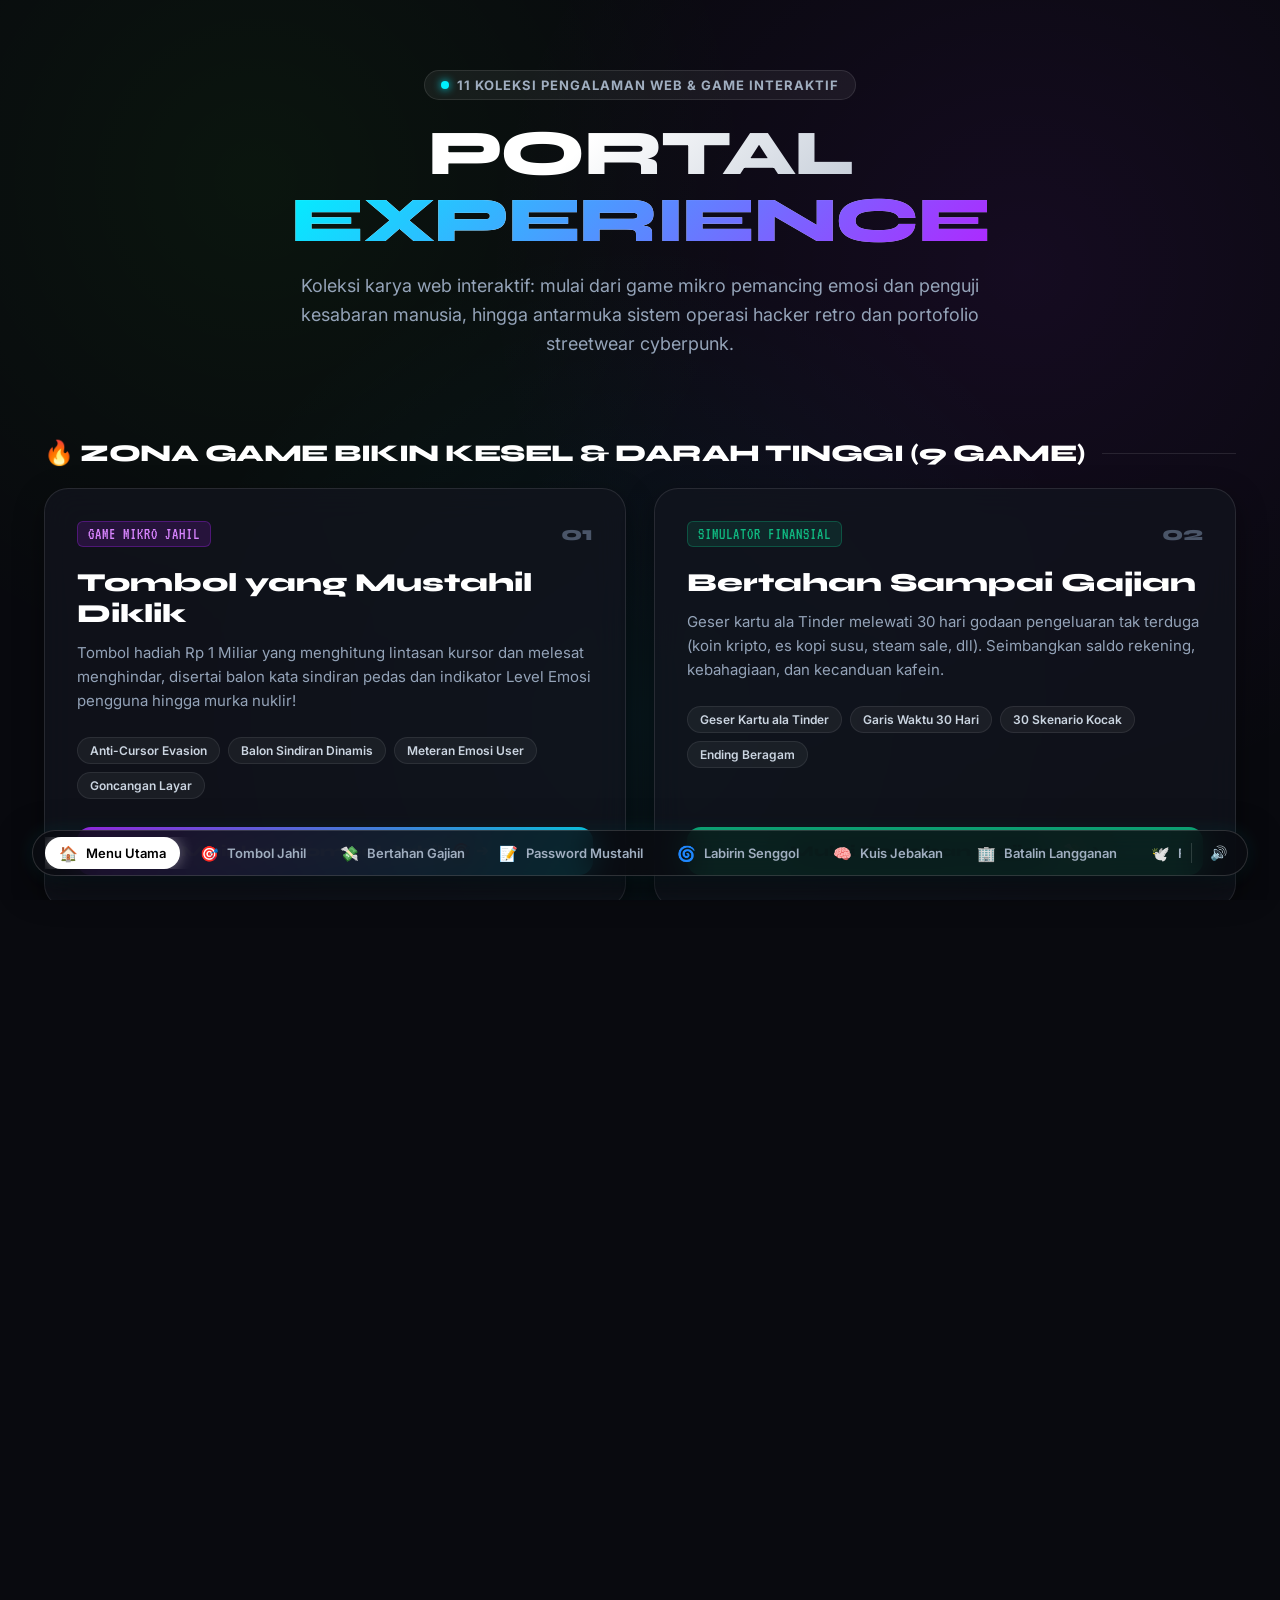
==== index.html @ 99724227 "feat: 11 interactive web experiences and games" ====
<!DOCTYPE html>
<html lang="id">
<head>
  <meta charset="UTF-8">
  <meta name="viewport" content="width=device-width, initial-scale=1.0">
  <title>Showcase Web Interaktif // 11 Konsep & Game Seru</title>
  <link rel="stylesheet" href="css/common.css">
  <link rel="stylesheet" href="css/hub.css">
</head>
<body class="hub-page">

  <!-- Header -->
  <header class="hub-header">
    <div class="hub-badge">
      <span class="hub-badge-dot"></span>
      <span>11 Koleksi Pengalaman Web &amp; Game Interaktif</span>
    </div>
    <h1 class="hub-title">
      PORTAL <span class="glow">EXPERIENCE</span>
    </h1>
    <p class="hub-desc">
      Koleksi karya web interaktif: mulai dari game mikro pemancing emosi dan penguji kesabaran manusia, hingga antarmuka sistem operasi hacker retro dan portofolio streetwear cyberpunk.
    </p>
  </header>

  <!-- Main Grid Section -->
  <main class="showcase-grid-section">

    <!-- KATEGORI 1: GAME PEMANCING EMOSI -->
    <div class="hub-category-header">
      <h2>🔥 ZONA GAME BIKIN KESEL &amp; DARAH TINGGI (9 GAME)</h2>
    </div>

    <div class="hub-grid">

      <!-- Game 1: The Unclickable Button -->
      <article class="showcase-card card-button">
        <div>
          <div class="card-top-meta">
            <span class="card-tag">GAME MIKRO JAHIL</span>
            <span class="card-num">01</span>
          </div>
          <h2 class="card-heading">Tombol yang Mustahil Diklik</h2>
          <p class="card-paragraph">
            Tombol hadiah Rp 1 Miliar yang menghitung lintasan kursor dan melesat menghindar, disertai balon kata sindiran pedas dan indikator Level Emosi pengguna hingga murka nuklir!
          </p>
          <div class="card-feature-pills">
            <span class="feature-pill">Anti-Cursor Evasion</span>
            <span class="feature-pill">Balon Sindiran Dinamis</span>
            <span class="feature-pill">Meteran Emosi User</span>
            <span class="feature-pill">Goncangan Layar</span>
          </div>
        </div>
        <a href="button-game.html" class="card-cta-btn">
          <span>Mainkan Tombol Jahil</span>
          <span>🎯 ➔</span>
        </a>
      </article>

      <!-- Game 2: Survive Your Paycheck -->
      <article class="showcase-card card-payday">
        <div>
          <div class="card-top-meta">
            <span class="card-tag">SIMULATOR FINANSIAL</span>
            <span class="card-num">02</span>
          </div>
          <h2 class="card-heading">Bertahan Sampai Gajian</h2>
          <p class="card-paragraph">
            Geser kartu ala Tinder melewati 30 hari godaan pengeluaran tak terduga (koin kripto, es kopi susu, steam sale, dll). Seimbangkan saldo rekening, kebahagiaan, dan kecanduan kafein.
          </p>
          <div class="card-feature-pills">
            <span class="feature-pill">Geser Kartu ala Tinder</span>
            <span class="feature-pill">Garis Waktu 30 Hari</span>
            <span class="feature-pill">30 Skenario Kocak</span>
            <span class="feature-pill">Ending Beragam</span>
          </div>
        </div>
        <a href="payday-survival.html" class="card-cta-btn">
          <span>Mulai Bertahan Gajian</span>
          <span>💸 ➔</span>
        </a>
      </article>

      <!-- Game 3: The Impossible Password -->
      <article class="showcase-card card-button">
        <div>
          <div class="card-top-meta">
            <span class="card-tag">FORMULIR NYEBELIN</span>
            <span class="card-num">03</span>
          </div>
          <h2 class="card-heading">The Impossible Password</h2>
          <p class="card-paragraph">
            Buat kata sandi sederhana, tapi setiap aturan terpenuhi, muncul aturan baru yang absurd: penjumlahan angka harus 25, nama hari bahasa Latin, angka Romawi, fase bulan, hingga larangan huruf vokal 'A'!
          </p>
          <div class="card-feature-pills">
            <span class="feature-pill">9 Aturan Bertingkat</span>
            <span class="feature-pill">Validasi Real-Time</span>
            <span class="feature-pill">Countdown Kadaluarsa</span>
            <span class="feature-pill">Jebakan Huruf Vokal</span>
          </div>
        </div>
        <a href="password-game.html" class="card-cta-btn">
          <span>Bikin Kata Sandi</span>
          <span>📝 ➔</span>
        </a>
      </article>

      <!-- Game 4: Labirin Senggol Bacok -->
      <article class="showcase-card card-terminal">
        <div>
          <div class="card-top-meta">
            <span class="card-tag">UJI KESABARAN TANGAN</span>
            <span class="card-num">04</span>
          </div>
          <h2 class="card-heading">Labirin Senggol Bacok</h2>
          <p class="card-paragraph">
            Gerakkan kursor melewati labirin kawat sempit tanpa menyentuh dinding. Senggol 1 pixel langsung kena sengatan listrik dan mental ke START. Lengkap dengan laser bergerak dan tombol Finish yang kabur!
          </p>
          <div class="card-feature-pills">
            <span class="feature-pill">Deteksi Presisi 1-Pixel</span>
            <span class="feature-pill">Sensor Laser Bergerak</span>
            <span class="feature-pill">Finish Kabur Mundur</span>
            <span class="feature-pill">Kursor Bayangan Decoy</span>
          </div>
        </div>
        <a href="maze-game.html" class="card-cta-btn">
          <span>Masuk Labirin Kawat</span>
          <span>🌀 ➔</span>
        </a>
      </article>

      <!-- Game 5: Kuis Jebakan Batman -->
      <article class="showcase-card card-button">
        <div>
          <div class="card-top-meta">
            <span class="card-tag">KUIS LOGIKA SESAT</span>
            <span class="card-num">05</span>
          </div>
          <h2 class="card-heading">Kuis Jebakan Batman</h2>
          <p class="card-paragraph">
            The Impossible Quiz versi Indonesia! Pertanyaan receh dengan jawaban di luar nalar, 3 nyawa, bom waktu 10 detik, tombol warna menjebak, dan perintah rahasia "Jangan sentuh apa-apa".
          </p>
          <div class="card-feature-pills">
            <span class="feature-pill">8 Soal Menjebak</span>
            <span class="feature-pill">Sistem 3 Nyawa</span>
            <span class="feature-pill">Bom Waktu 10 Detik</span>
            <span class="feature-pill">Tombol Rahasia Mini</span>
          </div>
        </div>
        <a href="quiz-game.html" class="card-cta-btn">
          <span>Mulai Kuis Jebakan</span>
          <span>🧠 ➔</span>
        </a>
      </article>

      <!-- Game 6: Simulator Batalin Langganan -->
      <article class="showcase-card card-cyberpunk">
        <div>
          <div class="card-top-meta">
            <span class="card-tag">PARODI BIROKRASI</span>
            <span class="card-num">06</span>
          </div>
          <h2 class="card-heading">Simulator Batalin Langganan</h2>
          <p class="card-paragraph">
            Parodi mimpi buruk unsubscribe layanan digital. Tombol batal transparan, checkbox jebakan negasi ganda, guilt-tripping kucing menangis, hingga chatbot CS dengan nomor antrean ke-1.428!
          </p>
          <div class="card-feature-pills">
            <span class="feature-pill">Tombol Kamuflase</span>
            <span class="feature-pill">Checkbox Negasi Ganda</span>
            <span class="feature-pill">Meme Kucing Sedih</span>
            <span class="feature-pill">CS Bot Ping-Pong</span>
          </div>
        </div>
        <a href="unsubscribe-game.html" class="card-cta-btn">
          <span>Batalin Langganan</span>
          <span>🏢 ➔</span>
        </a>
      </article>

      <!-- Game 7: Flappy Kursor: Fisika Terbalik -->
      <article class="showcase-card card-button">
        <div>
          <div class="card-top-meta">
            <span class="card-tag">FISIKA TERBALIK</span>
            <span class="card-num">07</span>
          </div>
          <h2 class="card-heading">Flappy Kursor: Fisika Terbalik</h2>
          <p class="card-paragraph">
            Lawan kodrat motorik otak Anda! Karakter melayang ke ATAS secara alami, dan klik mouse / spasi menukik tajam ke BAWAH. Ditambah pop-up notifikasi palsu di tengah celah sempit!
          </p>
          <div class="card-feature-pills">
            <span class="feature-pill">Gravitasi Melayang ke Atas</span>
            <span class="feature-pill">Klik Menukik ke Bawah</span>
            <span class="feature-pill">Notif Palsu Distraksi</span>
            <span class="feature-pill">Celah Pipa Neon Sempit</span>
          </div>
        </div>
        <a href="flappy-game.html" class="card-cta-btn">
          <span>Mainkan Flappy Terbalik</span>
          <span>🕊️ ➔</span>
        </a>
      </article>

      <!-- Game 8: Uji Refleks Koboi Cabut Pistol -->
      <article class="showcase-card card-payday">
        <div>
          <div class="card-top-meta">
            <span class="card-tag">REFLEKS 0.1 DETIK</span>
            <span class="card-num">08</span>
          </div>
          <h2 class="card-heading">Uji Refleks Koboi Cabut Pistol</h2>
          <p class="card-paragraph">
            Duel koboi satu lawan satu di tengah padang pasir! Waspada jebakan aba-aba palsu (*"KUNING!"*, *"DOR... eh belum!"*). Tembak lebih cepat dari aba-aba = tembak kaki sendiri!
          </p>
          <div class="card-feature-pills">
            <span class="feature-pill">Jebakan False Alarm</span>
            <span class="feature-pill">Waktu Reaksi 180ms</span>
            <span class="feature-pill">3 Ronde Duel Meningkat</span>
            <span class="feature-pill">Tembakan Kaki Sendiri</span>
          </div>
        </div>
        <a href="cowboy-game.html" class="card-cta-btn">
          <span>Masuk Duel Koboi</span>
          <span>🤠 ➔</span>
        </a>
      </article>

      <!-- Game 9: Parkir Paralel Paling Mustahil -->
      <article class="showcase-card card-terminal">
        <div>
          <div class="card-top-meta">
            <span class="card-tag">SIMULATOR KEMUDI</span>
            <span class="card-num">09</span>
          </div>
          <h2 class="card-heading">Parkir Paralel Paling Mustahil</h2>
          <p class="card-paragraph">
            Parkirkan mobil sedan ke slot sempit antara dua Lamborghini. Kemudi terbalik (kiri belok kanan), aspal licin es, dan sopir taksi di belakang klakson tiada henti! Senggol 1mm ganti rugi Rp 480 Juta!
          </p>
          <div class="card-feature-pills">
            <span class="feature-pill">Stir Belok Terbalik</span>
            <span class="feature-pill">Aspal Licin Meluncur</span>
            <span class="feature-pill">Klakson Taksi Berisik</span>
            <span class="feature-pill">Ganti Rugi Rp 480 Juta</span>
          </div>
        </div>
        <a href="parking-game.html" class="card-cta-btn">
          <span>Mulai Parkir Paralel</span>
          <span>🚗 ➔</span>
        </a>
      </article>

    </div>

    <!-- KATEGORI 2: SISTEM & ESTETIK -->
    <div class="hub-category-header">
      <h2>⚡ ZONA SISTEM OPERASI &amp; ESTETIK FUTURISTIK</h2>
    </div>

    <div class="hub-grid">

      <!-- App 10: Retro Terminal OS -->
      <article class="showcase-card card-terminal">
        <div>
          <div class="card-top-meta">
            <span class="card-tag">SISTEM CLI // RETRO 90-AN</span>
            <span class="card-num">10</span>
          </div>
          <h2 class="card-heading">Retro Terminal OS</h2>
          <p class="card-paragraph">
            Antarmuka hacker retro tahun 90-an. Menampilkan layar CRT scanlines fosfor hijau &amp; amber, jam digital, status baterai, dan CLI interaktif lengkap dengan efek hujan kode Matrix.
          </p>
          <div class="card-feature-pills">
            <span class="feature-pill">Scanline Tabung CRT</span>
            <span class="feature-pill">Hujan Kode Matrix</span>
            <span class="feature-pill">Riwayat Perintah CLI</span>
            <span class="feature-pill">Keyboard Mekanikal</span>
          </div>
        </div>
        <a href="terminal.html" class="card-cta-btn">
          <span>Buka Terminal OS</span>
          <span>💻 ➔</span>
        </a>
      </article>

      <!-- App 11: Streetwear Cyberpunk Portfolio -->
      <article class="showcase-card card-cyberpunk">
        <div>
          <div class="card-top-meta">
            <span class="card-tag">BRUTALIST ARCHIVE</span>
            <span class="card-num">11</span>
          </div>
          <h2 class="card-heading">Portofolio Streetwear Cyberpunk</h2>
          <p class="card-paragraph">
            Portofolio brutalist masa depan dengan kanvas gelap dan aksen acid-lime, canvas foto glitch interaktif, pemutar musik synthesizer live dengan visualizer, dan saklar hardware kustom.
          </p>
          <div class="card-feature-pills">
            <span class="feature-pill">Kursor Crosshair Kustom</span>
            <span class="feature-pill">Pemutar Musik Lo-Fi Synth</span>
            <span class="feature-pill">Bingkai Foto Glitch RGB</span>
            <span class="feature-pill">Visualizer Audio Real-Time</span>
          </div>
        </div>
        <a href="cyberpunk-portfolio.html" class="card-cta-btn">
          <span>Masuk Arsip Cyberpunk</span>
          <span>⚡ ➔</span>
        </a>
      </article>

    </div>

  </main>

  <!-- Scripts -->
  <script src="js/audio-fx.js"></script>
  <script src="js/nav-bar.js"></script>
</body>
</html>
---- css/common.css ----
@import url('https://fonts.googleapis.com/css2?family=Fira+Code:wght@400;500;700&family=Inter:wght@300;400;600;800;900&family=Press+Start+2P&family=Syne:wght@700;800;900&family=VT323&display=swap');

:root {
  --font-mono: 'VT323', 'Fira Code', monospace;
  --font-sans: 'Inter', -apple-system, BlinkMacSystemFont, sans-serif;
  --font-display: 'Syne', sans-serif;
  --font-pixel: 'Press Start 2P', monospace;
  
  --bg-dark: #090a0f;
  --panel-bg: rgba(18, 20, 29, 0.85);
  --border-color: rgba(255, 255, 255, 0.12);
  
  --neon-green: #39ff14;
  --neon-amber: #ffb000;
  --neon-cyan: #00f0ff;
  --neon-purple: #b026ff;
  --neon-acid: #ccff00;
  --neon-red: #ff2a5f;
}

* {
  box-sizing: border-box;
  margin: 0;
  padding: 0;
}

html, body {
  width: 100%;
  height: 100%;
  background-color: var(--bg-dark);
  color: #fff;
  font-family: var(--font-sans);
  overflow-x: hidden;
}

/* Universal Floating Switcher Dock */
.showcase-dock {
  position: fixed;
  bottom: 24px;
  left: 50%;
  transform: translateX(-50%);
  z-index: 99999;
  display: flex;
  align-items: center;
  gap: 8px;
  background: rgba(10, 12, 18, 0.88);
  backdrop-filter: blur(16px);
  -webkit-backdrop-filter: blur(16px);
  border: 1px solid rgba(255, 255, 255, 0.15);
  padding: 6px 12px;
  border-radius: 9999px;
  box-shadow: 0 10px 35px rgba(0, 0, 0, 0.6), 0 0 20px rgba(0, 240, 255, 0.1);
  transition: all 0.3s cubic-bezier(0.16, 1, 0.3, 1);
  user-select: none;
  max-width: 95vw;
}

.dock-scroll-wrapper {
  display: flex;
  align-items: center;
  gap: 6px;
  overflow-x: auto;
  scrollbar-width: none; /* Firefox */
}

.dock-scroll-wrapper::-webkit-scrollbar {
  display: none; /* Chrome/Safari */
}

.showcase-dock:hover {
  border-color: rgba(255, 255, 255, 0.3);
  box-shadow: 0 14px 40px rgba(0, 0, 0, 0.75), 0 0 25px rgba(0, 240, 255, 0.2);
}

.dock-item {
  display: flex;
  align-items: center;
  gap: 8px;
  padding: 8px 14px;
  border-radius: 9999px;
  color: #a0aec0;
  text-decoration: none;
  font-size: 13px;
  font-weight: 600;
  transition: all 0.2s ease;
  white-space: nowrap;
}

.dock-item span.icon {
  font-size: 15px;
  line-height: 1;
}

.dock-item:hover {
  color: #fff;
  background: rgba(255, 255, 255, 0.08);
}

.dock-item.active {
  color: #000;
  background: #fff;
  box-shadow: 0 0 15px rgba(255, 255, 255, 0.4);
}

.dock-item.active.terminal-theme {
  background: var(--neon-green);
  color: #000;
  box-shadow: 0 0 15px rgba(57, 255, 20, 0.6);
}

.dock-item.active.button-theme {
  background: var(--neon-purple);
  color: #fff;
  box-shadow: 0 0 15px rgba(176, 38, 255, 0.6);
}

.dock-item.active.payday-theme {
  background: #10b981;
  color: #000;
  box-shadow: 0 0 15px rgba(16, 185, 129, 0.6);
}

.dock-item.active.cyberpunk-theme {
  background: var(--neon-acid);
  color: #000;
  box-shadow: 0 0 15px rgba(204, 255, 0, 0.6);
}

.dock-divider {
  width: 1px;
  height: 20px;
  background: rgba(255, 255, 255, 0.15);
  margin: 0 2px;
}

.dock-sound-btn {
  background: transparent;
  border: none;
  color: #a0aec0;
  cursor: pointer;
  padding: 8px;
  border-radius: 50%;
  display: flex;
  align-items: center;
  justify-content: center;
  font-size: 14px;
  transition: all 0.2s ease;
}

.dock-sound-btn:hover {
  color: #fff;
  background: rgba(255, 255, 255, 0.1);
}

.dock-sound-btn.muted {
  opacity: 0.5;
}

@media (max-width: 768px) {
  .showcase-dock {
    bottom: 12px;
    padding: 4px 6px;
    max-width: 95vw;
    overflow-x: auto;
  }
  .dock-item {
    padding: 6px 10px;
    font-size: 11px;
    gap: 5px;
  }
  .dock-item span.text {
    display: none;
  }
  .dock-item span.icon {
    font-size: 16px;
  }
}
---- css/hub.css ----
/* Master Showcase Hub Styling */

:root {
  --hub-bg: #08090e;
  --hub-surface: rgba(18, 20, 30, 0.75);
  --hub-border: rgba(255, 255, 255, 0.1);
}

body.hub-page {
  background-color: var(--hub-bg);
  background-image: 
    radial-gradient(circle at 20% 20%, rgba(57, 255, 20, 0.05) 0%, transparent 40%),
    radial-gradient(circle at 80% 30%, rgba(176, 38, 255, 0.08) 0%, transparent 45%),
    radial-gradient(circle at 50% 80%, rgba(0, 240, 255, 0.06) 0%, transparent 50%);
  color: #fff;
  font-family: 'Inter', sans-serif;
  min-height: 100vh;
  margin: 0;
  padding: 0;
  overflow-x: hidden;
}

/* Master Hub Header */
.hub-header {
  text-align: center;
  padding: 70px 24px 40px;
  max-width: 900px;
  margin: 0 auto;
}

.hub-badge {
  display: inline-flex;
  align-items: center;
  gap: 8px;
  background: rgba(255, 255, 255, 0.06);
  border: 1px solid var(--hub-border);
  padding: 6px 16px;
  border-radius: 999px;
  font-size: 13px;
  font-weight: 700;
  color: #a0aec0;
  text-transform: uppercase;
  letter-spacing: 1px;
  margin-bottom: 20px;
}

.hub-badge-dot {
  width: 8px;
  height: 8px;
  background: #00f0ff;
  border-radius: 50%;
  box-shadow: 0 0 8px #00f0ff;
}

.hub-title {
  font-family: 'Syne', sans-serif;
  font-size: clamp(38px, 5vw, 64px);
  font-weight: 900;
  line-height: 1.05;
  letter-spacing: -1.5px;
  margin-bottom: 18px;
  background: linear-gradient(135deg, #ffffff 40%, #94a3b8 100%);
  -webkit-background-clip: text;
  -webkit-text-fill-color: transparent;
}

.hub-title span.glow {
  background: linear-gradient(135deg, #00f0ff, #b026ff);
  -webkit-background-clip: text;
  -webkit-text-fill-color: transparent;
}

.hub-desc {
  font-size: 18px;
  color: #94a3b8;
  line-height: 1.6;
  max-width: 680px;
  margin: 0 auto;
}

/* Showcase Grid of 8 Experiences */
.showcase-grid-section {
  max-width: 1240px;
  margin: 20px auto 120px;
  padding: 0 24px;
}

.hub-category-header {
  margin: 40px 0 20px;
  display: flex;
  align-items: center;
  gap: 16px;
}

.hub-category-header h2 {
  font-family: 'Syne', sans-serif;
  font-size: 24px;
  font-weight: 900;
  text-transform: uppercase;
  color: #fff;
  letter-spacing: -0.5px;
  white-space: nowrap;
}

.hub-category-header::after {
  content: '';
  flex: 1;
  height: 1px;
  background: var(--hub-border);
}

.hub-grid {
  display: grid;
  grid-template-columns: repeat(2, 1fr);
  gap: 28px;
  margin-bottom: 50px;
}

.showcase-card {
  background: var(--hub-surface);
  backdrop-filter: blur(16px);
  -webkit-backdrop-filter: blur(16px);
  border: 1px solid var(--hub-border);
  border-radius: 24px;
  padding: 32px;
  display: flex;
  flex-direction: column;
  justify-content: space-between;
  position: relative;
  overflow: hidden;
  transition: all 0.3s cubic-bezier(0.16, 1, 0.3, 1);
  box-shadow: 0 10px 30px rgba(0, 0, 0, 0.4);
}

.showcase-card:hover {
  transform: translateY(-6px);
  border-color: rgba(255, 255, 255, 0.25);
  box-shadow: 0 20px 50px rgba(0, 0, 0, 0.6);
}

/* Color themed borders on hover */
.showcase-card.card-terminal:hover {
  border-color: rgba(57, 255, 20, 0.6);
  box-shadow: 0 20px 50px rgba(57, 255, 20, 0.15);
}
.showcase-card.card-button:hover {
  border-color: rgba(176, 38, 255, 0.6);
  box-shadow: 0 20px 50px rgba(176, 38, 255, 0.2);
}
.showcase-card.card-payday:hover {
  border-color: rgba(16, 185, 129, 0.6);
  box-shadow: 0 20px 50px rgba(16, 185, 129, 0.2);
}
.showcase-card.card-cyberpunk:hover {
  border-color: rgba(204, 255, 0, 0.6);
  box-shadow: 0 20px 50px rgba(204, 255, 0, 0.2);
}

.card-top-meta {
  display: flex;
  justify-content: space-between;
  align-items: center;
  margin-bottom: 20px;
}

.card-tag {
  font-family: 'VT323', monospace;
  font-size: 16px;
  padding: 4px 10px;
  border-radius: 6px;
  letter-spacing: 1px;
}

.card-terminal .card-tag {
  background: rgba(57, 255, 20, 0.12);
  color: #39ff14;
  border: 1px solid rgba(57, 255, 20, 0.3);
}
.card-button .card-tag {
  background: rgba(176, 38, 255, 0.15);
  color: #d884ff;
  border: 1px solid rgba(176, 38, 255, 0.3);
}
.card-payday .card-tag {
  background: rgba(16, 185, 129, 0.12);
  color: #10b981;
  border: 1px solid rgba(16, 185, 129, 0.3);
}
.card-cyberpunk .card-tag {
  background: rgba(204, 255, 0, 0.12);
  color: #ccff00;
  border: 1px solid rgba(204, 255, 0, 0.3);
}

.card-num {
  font-family: 'Syne', sans-serif;
  font-size: 20px;
  font-weight: 800;
  color: #4a5568;
}

.card-heading {
  font-family: 'Syne', sans-serif;
  font-size: 26px;
  font-weight: 800;
  color: #fff;
  margin-bottom: 12px;
  line-height: 1.2;
}

.card-paragraph {
  font-size: 15px;
  color: #94a3b8;
  line-height: 1.6;
  margin-bottom: 24px;
}

.card-feature-pills {
  display: flex;
  flex-wrap: wrap;
  gap: 8px;
  margin-bottom: 28px;
}

.feature-pill {
  background: rgba(255, 255, 255, 0.05);
  border: 1px solid rgba(255, 255, 255, 0.08);
  padding: 5px 12px;
  border-radius: 999px;
  font-size: 12px;
  font-weight: 600;
  color: #cbd5e1;
}

.card-cta-btn {
  display: inline-flex;
  align-items: center;
  justify-content: center;
  gap: 10px;
  padding: 15px 24px;
  border-radius: 14px;
  font-family: 'Syne', sans-serif;
  font-weight: 800;
  font-size: 15px;
  text-decoration: none;
  transition: all 0.2s ease;
}

.card-terminal .card-cta-btn {
  background: #39ff14;
  color: #000;
}
.card-terminal .card-cta-btn:hover {
  background: #fff;
  box-shadow: 0 0 25px rgba(57, 255, 20, 0.6);
}

.card-button .card-cta-btn {
  background: linear-gradient(135deg, #b026ff, #00f0ff);
  color: #fff;
}
.card-button .card-cta-btn:hover {
  box-shadow: 0 0 25px rgba(176, 38, 255, 0.6);
  transform: translateY(-2px);
}

.card-payday .card-cta-btn {
  background: #10b981;
  color: #000;
}
.card-payday .card-cta-btn:hover {
  background: #34d399;
  box-shadow: 0 0 25px rgba(16, 185, 129, 0.6);
}

.card-cyberpunk .card-cta-btn {
  background: #ccff00;
  color: #000;
}
.card-cyberpunk .card-cta-btn:hover {
  background: #fff;
  box-shadow: 0 0 25px rgba(204, 255, 0, 0.6);
}

@media (max-width: 900px) {
  .hub-grid {
    grid-template-columns: 1fr;
  }
}
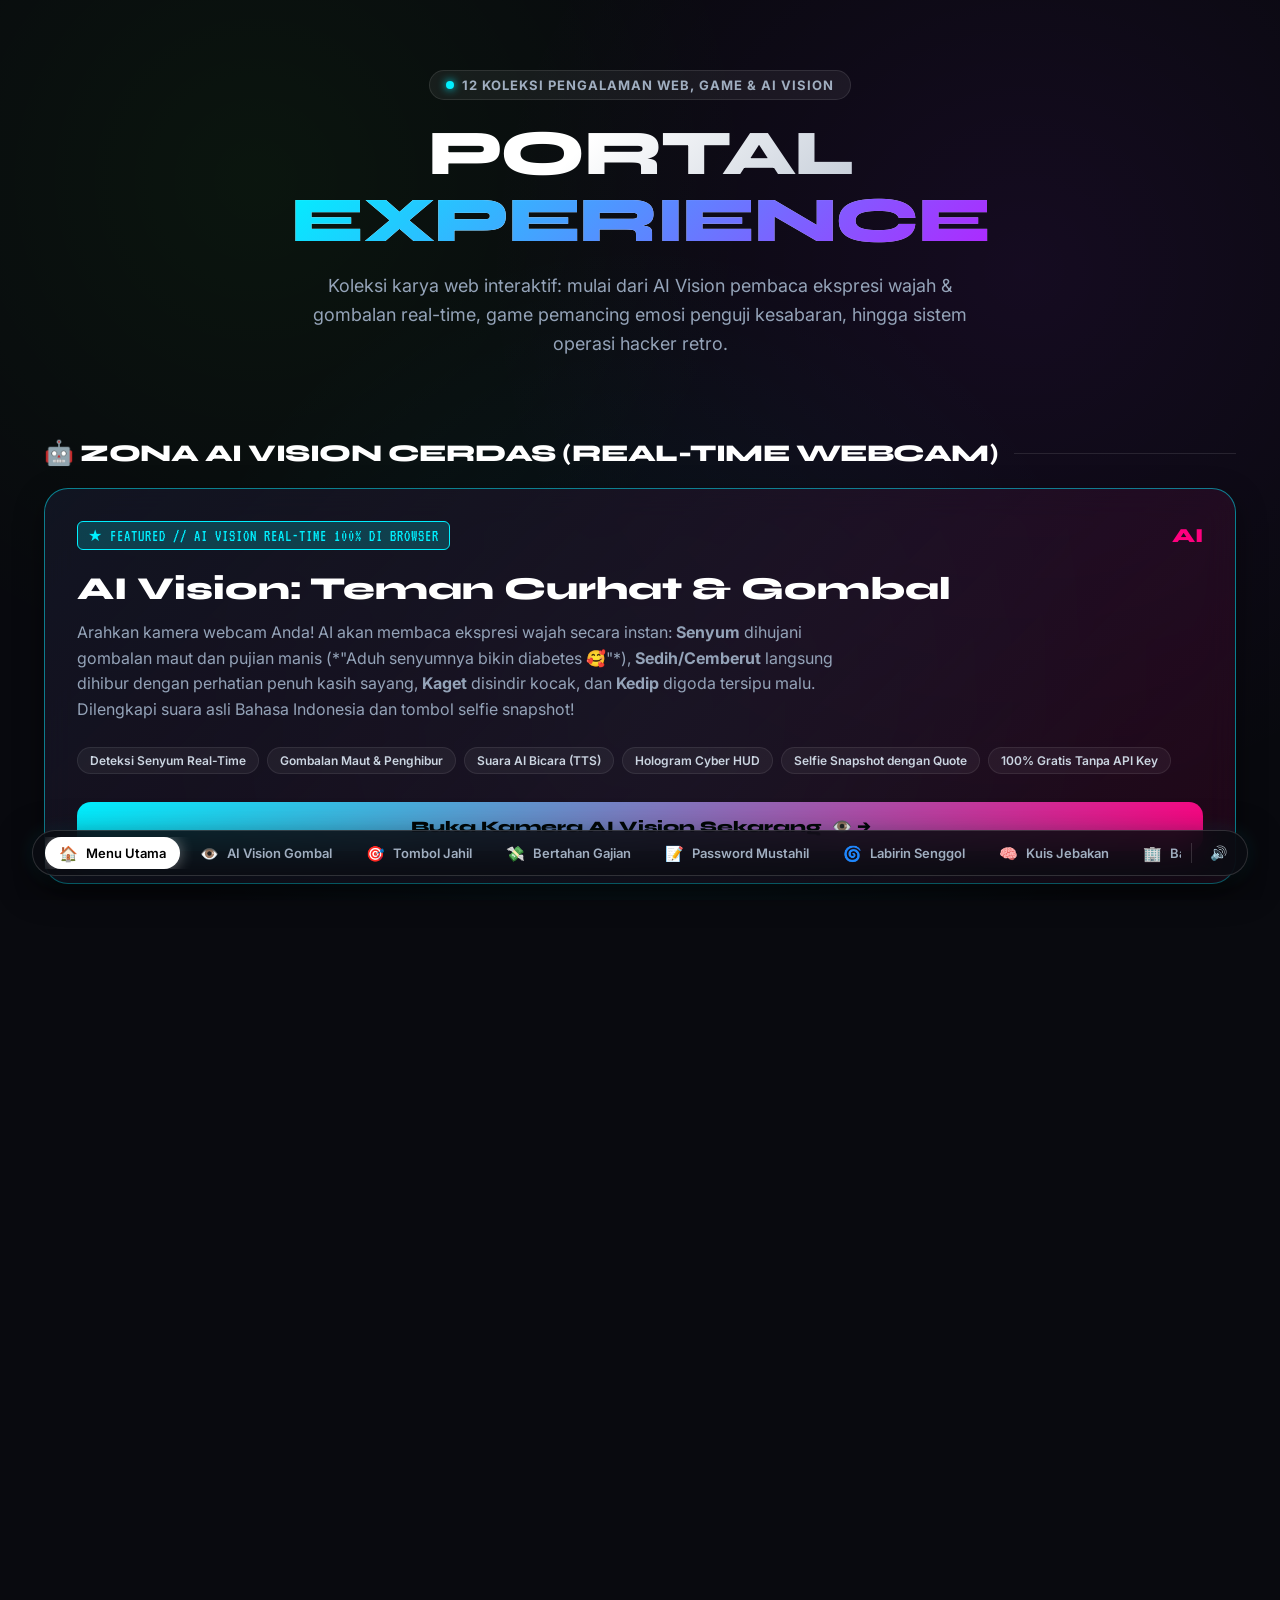
==== commit ce8f1ae3: "feat: add AI Vision Teman Curhat & Gombal real-time webcam app" ====
--- a/index.html
+++ b/index.html
@@ -3,7 +3,7 @@
 <head>
   <meta charset="UTF-8">
   <meta name="viewport" content="width=device-width, initial-scale=1.0">
-  <title>Showcase Web Interaktif // 11 Konsep & Game Seru</title>
+  <title>Showcase Web Interaktif // 12 Konsep, Game &amp; AI Vision</title>
   <link rel="stylesheet" href="css/common.css">
   <link rel="stylesheet" href="css/hub.css">
 </head>
@@ -13,18 +13,53 @@
   <header class="hub-header">
     <div class="hub-badge">
       <span class="hub-badge-dot"></span>
-      <span>11 Koleksi Pengalaman Web &amp; Game Interaktif</span>
+      <span>12 Koleksi Pengalaman Web, Game &amp; AI Vision</span>
     </div>
     <h1 class="hub-title">
       PORTAL <span class="glow">EXPERIENCE</span>
     </h1>
     <p class="hub-desc">
-      Koleksi karya web interaktif: mulai dari game mikro pemancing emosi dan penguji kesabaran manusia, hingga antarmuka sistem operasi hacker retro dan portofolio streetwear cyberpunk.
+      Koleksi karya web interaktif: mulai dari AI Vision pembaca ekspresi wajah &amp; gombalan real-time, game pemancing emosi penguji kesabaran, hingga sistem operasi hacker retro.
     </p>
   </header>
 
   <!-- Main Grid Section -->
   <main class="showcase-grid-section">
+
+    <!-- KATEGORI UTAMA: AI VISION BARU -->
+    <div class="hub-category-header">
+      <h2>🤖 ZONA AI VISION CERDAS (REAL-TIME WEBCAM)</h2>
+    </div>
+
+    <div class="hub-grid" style="grid-template-columns: 1fr; margin-bottom: 40px;">
+      <!-- Spotlight Card: AI Vision -->
+      <article class="showcase-card card-button" style="border-color: rgba(0, 240, 255, 0.5); background: linear-gradient(135deg, rgba(18, 22, 36, 0.9), rgba(255, 0, 127, 0.1));">
+        <div>
+          <div class="card-top-meta">
+            <span class="card-tag" style="background: rgba(0, 240, 255, 0.2); color: #00f0ff; border-color: #00f0ff;">
+              ★ FEATURED // AI VISION REAL-TIME 100% DI BROWSER
+            </span>
+            <span class="card-num" style="color: #ff007f;">AI</span>
+          </div>
+          <h2 class="card-heading" style="font-size: 32px;">AI Vision: Teman Curhat &amp; Gombal</h2>
+          <p class="card-paragraph" style="font-size: 16px; max-width: 800px;">
+            Arahkan kamera webcam Anda! AI akan membaca ekspresi wajah secara instan: <b>Senyum</b> dihujani gombalan maut dan pujian manis (*"Aduh senyumnya bikin diabetes 🥰"*), <b>Sedih/Cemberut</b> langsung dihibur dengan perhatian penuh kasih sayang, <b>Kaget</b> disindir kocak, dan <b>Kedip</b> digoda tersipu malu. Dilengkapi suara asli Bahasa Indonesia dan tombol selfie snapshot!
+          </p>
+          <div class="card-feature-pills">
+            <span class="feature-pill">Deteksi Senyum Real-Time</span>
+            <span class="feature-pill">Gombalan Maut &amp; Penghibur</span>
+            <span class="feature-pill">Suara AI Bicara (TTS)</span>
+            <span class="feature-pill">Hologram Cyber HUD</span>
+            <span class="feature-pill">Selfie Snapshot dengan Quote</span>
+            <span class="feature-pill">100% Gratis Tanpa API Key</span>
+          </div>
+        </div>
+        <a href="ai-vision.html" class="card-cta-btn" style="background: linear-gradient(135deg, #00f0ff, #ff007f); color: #000; font-size: 16px;">
+          <span>Buka Kamera AI Vision Sekarang</span>
+          <span>👁️ ➔</span>
+        </a>
+      </article>
+    </div>
 
     <!-- KATEGORI 1: GAME PEMANCING EMOSI -->
     <div class="hub-category-header">
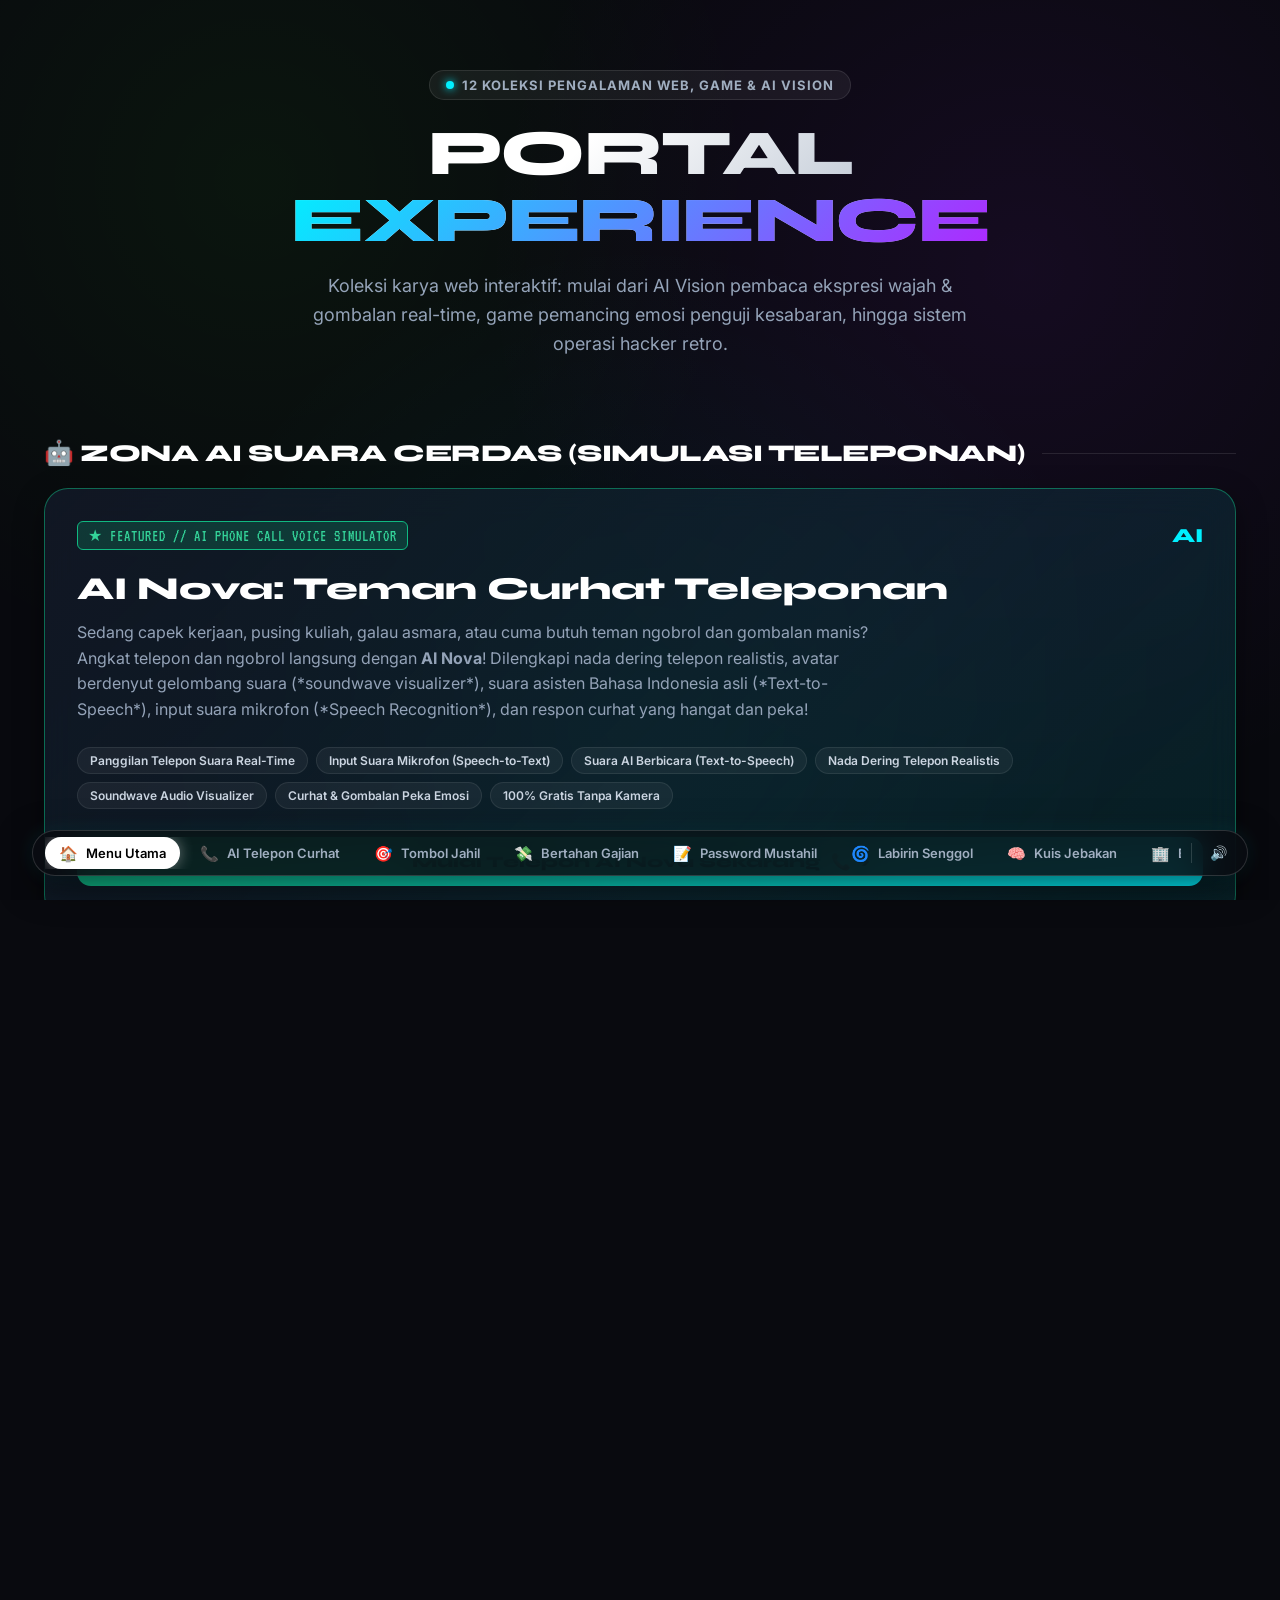
==== commit 05ef11a6: "feat: revamp AI into AI Nova interactive voice phone call simulation" ====
--- a/index.html
+++ b/index.html
@@ -28,35 +28,36 @@
 
     <!-- KATEGORI UTAMA: AI VISION BARU -->
     <div class="hub-category-header">
-      <h2>🤖 ZONA AI VISION CERDAS (REAL-TIME WEBCAM)</h2>
+      <h2>🤖 ZONA AI SUARA CERDAS (SIMULASI TELEPONAN)</h2>
     </div>
 
     <div class="hub-grid" style="grid-template-columns: 1fr; margin-bottom: 40px;">
-      <!-- Spotlight Card: AI Vision -->
-      <article class="showcase-card card-button" style="border-color: rgba(0, 240, 255, 0.5); background: linear-gradient(135deg, rgba(18, 22, 36, 0.9), rgba(255, 0, 127, 0.1));">
-        <div>
-          <div class="card-top-meta">
-            <span class="card-tag" style="background: rgba(0, 240, 255, 0.2); color: #00f0ff; border-color: #00f0ff;">
-              ★ FEATURED // AI VISION REAL-TIME 100% DI BROWSER
+      <!-- Spotlight Card: AI Phone Call -->
+      <article class="showcase-card card-button" style="border-color: rgba(16, 185, 129, 0.5); background: linear-gradient(135deg, rgba(18, 24, 38, 0.9), rgba(0, 240, 255, 0.1));">
+        <div>
+          <div class="card-top-meta">
+            <span class="card-tag" style="background: rgba(16, 185, 129, 0.2); color: #34d399; border-color: #10b981;">
+              ★ FEATURED // AI PHONE CALL VOICE SIMULATOR
             </span>
-            <span class="card-num" style="color: #ff007f;">AI</span>
-          </div>
-          <h2 class="card-heading" style="font-size: 32px;">AI Vision: Teman Curhat &amp; Gombal</h2>
+            <span class="card-num" style="color: #00f0ff;">AI</span>
+          </div>
+          <h2 class="card-heading" style="font-size: 32px;">AI Nova: Teman Curhat Teleponan</h2>
           <p class="card-paragraph" style="font-size: 16px; max-width: 800px;">
-            Arahkan kamera webcam Anda! AI akan membaca ekspresi wajah secara instan: <b>Senyum</b> dihujani gombalan maut dan pujian manis (*"Aduh senyumnya bikin diabetes 🥰"*), <b>Sedih/Cemberut</b> langsung dihibur dengan perhatian penuh kasih sayang, <b>Kaget</b> disindir kocak, dan <b>Kedip</b> digoda tersipu malu. Dilengkapi suara asli Bahasa Indonesia dan tombol selfie snapshot!
-          </p>
-          <div class="card-feature-pills">
-            <span class="feature-pill">Deteksi Senyum Real-Time</span>
-            <span class="feature-pill">Gombalan Maut &amp; Penghibur</span>
-            <span class="feature-pill">Suara AI Bicara (TTS)</span>
-            <span class="feature-pill">Hologram Cyber HUD</span>
-            <span class="feature-pill">Selfie Snapshot dengan Quote</span>
-            <span class="feature-pill">100% Gratis Tanpa API Key</span>
-          </div>
-        </div>
-        <a href="ai-vision.html" class="card-cta-btn" style="background: linear-gradient(135deg, #00f0ff, #ff007f); color: #000; font-size: 16px;">
-          <span>Buka Kamera AI Vision Sekarang</span>
-          <span>👁️ ➔</span>
+            Sedang capek kerjaan, pusing kuliah, galau asmara, atau cuma butuh teman ngobrol dan gombalan manis? Angkat telepon dan ngobrol langsung dengan <b>AI Nova</b>! Dilengkapi nada dering telepon realistis, avatar berdenyut gelombang suara (*soundwave visualizer*), suara asisten Bahasa Indonesia asli (*Text-to-Speech*), input suara mikrofon (*Speech Recognition*), dan respon curhat yang hangat dan peka!
+          </p>
+          <div class="card-feature-pills">
+            <span class="feature-pill">Panggilan Telepon Suara Real-Time</span>
+            <span class="feature-pill">Input Suara Mikrofon (Speech-to-Text)</span>
+            <span class="feature-pill">Suara AI Berbicara (Text-to-Speech)</span>
+            <span class="feature-pill">Nada Dering Telepon Realistis</span>
+            <span class="feature-pill">Soundwave Audio Visualizer</span>
+            <span class="feature-pill">Curhat &amp; Gombalan Peka Emosi</span>
+            <span class="feature-pill">100% Gratis Tanpa Kamera</span>
+          </div>
+        </div>
+        <a href="ai-call.html" class="card-cta-btn" style="background: linear-gradient(135deg, #10b981, #00f0ff); color: #04101d; font-size: 16px;">
+          <span>Mulai Telepon AI Nova Sekarang</span>
+          <span>📞 ➔</span>
         </a>
       </article>
     </div>
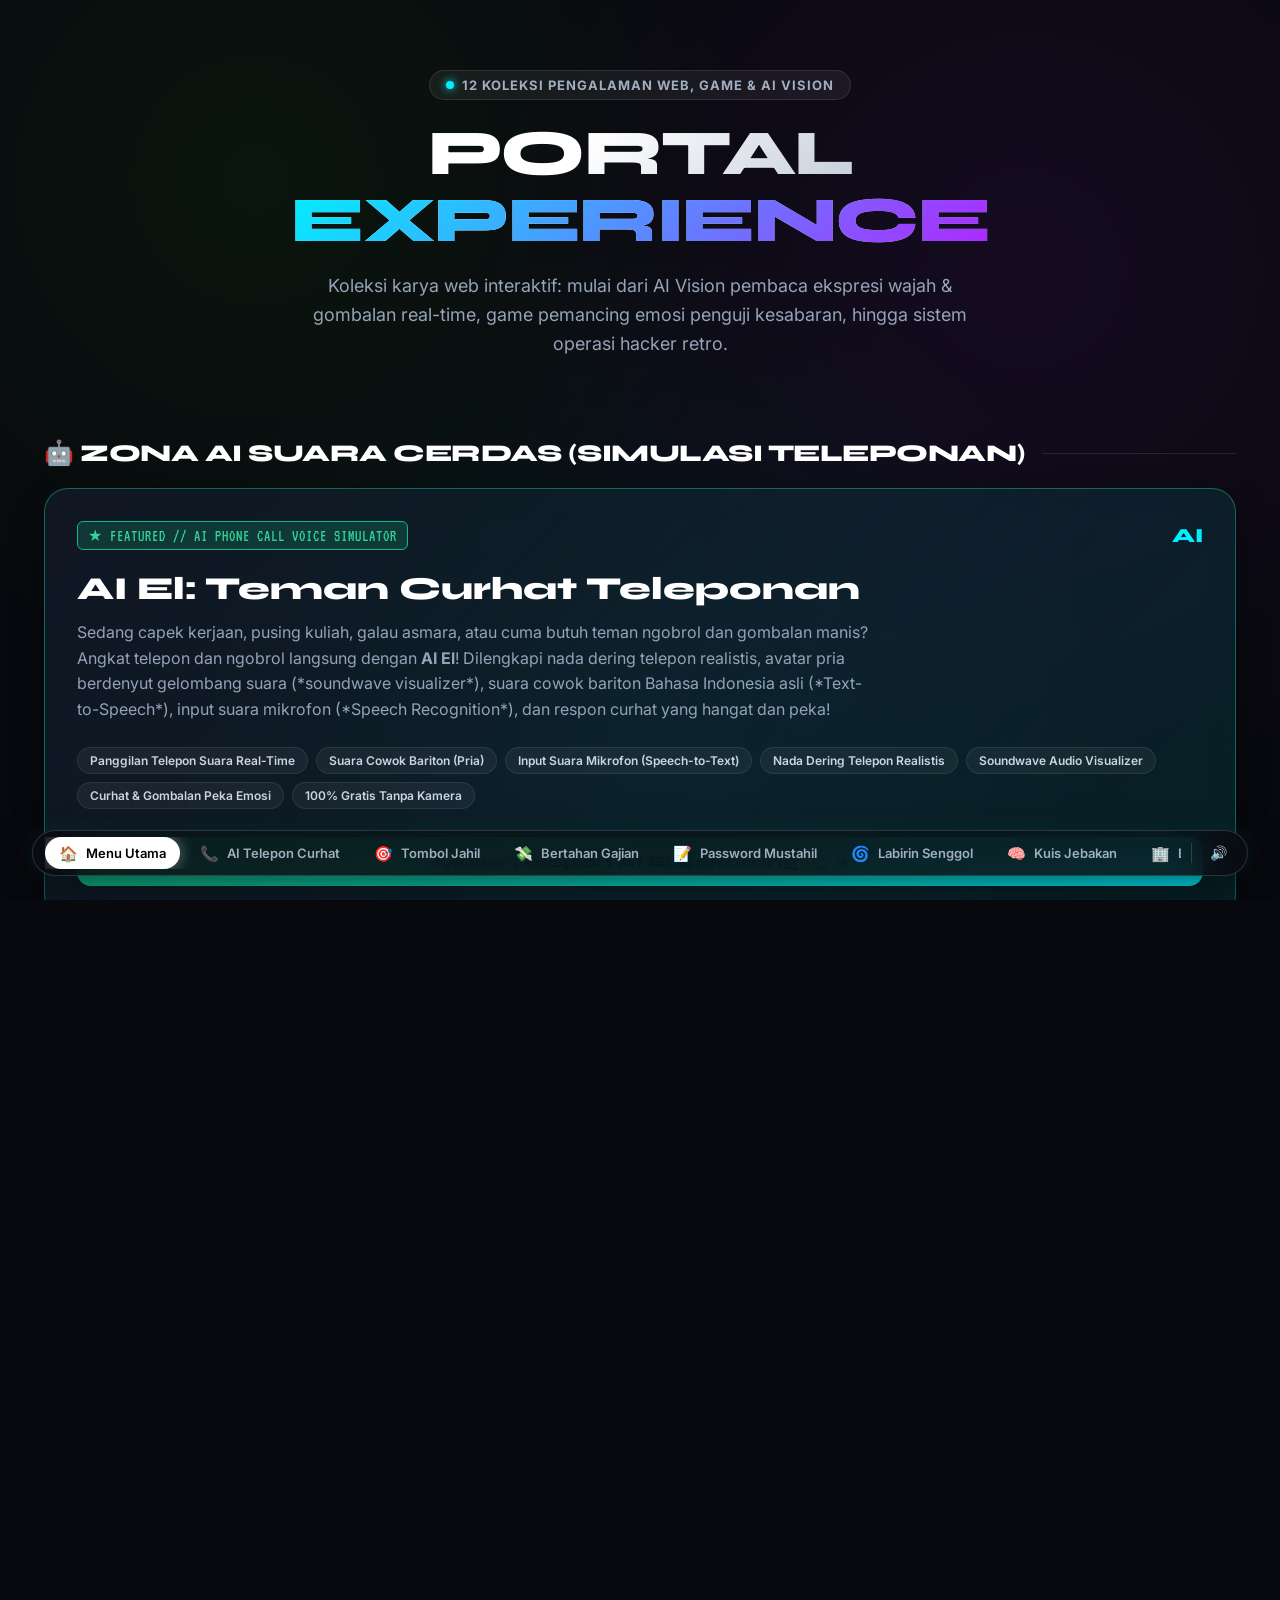
==== commit c197c929: "feat: rename AI persona to AI El" ====
--- a/index.html
+++ b/index.html
@@ -41,14 +41,14 @@
             </span>
             <span class="card-num" style="color: #00f0ff;">AI</span>
           </div>
-          <h2 class="card-heading" style="font-size: 32px;">AI Nova: Teman Curhat Teleponan</h2>
+          <h2 class="card-heading" style="font-size: 32px;">AI El: Teman Curhat Teleponan</h2>
           <p class="card-paragraph" style="font-size: 16px; max-width: 800px;">
-            Sedang capek kerjaan, pusing kuliah, galau asmara, atau cuma butuh teman ngobrol dan gombalan manis? Angkat telepon dan ngobrol langsung dengan <b>AI Nova</b>! Dilengkapi nada dering telepon realistis, avatar berdenyut gelombang suara (*soundwave visualizer*), suara asisten Bahasa Indonesia asli (*Text-to-Speech*), input suara mikrofon (*Speech Recognition*), dan respon curhat yang hangat dan peka!
+            Sedang capek kerjaan, pusing kuliah, galau asmara, atau cuma butuh teman ngobrol dan gombalan manis? Angkat telepon dan ngobrol langsung dengan <b>AI El</b>! Dilengkapi nada dering telepon realistis, avatar pria berdenyut gelombang suara (*soundwave visualizer*), suara cowok bariton Bahasa Indonesia asli (*Text-to-Speech*), input suara mikrofon (*Speech Recognition*), dan respon curhat yang hangat dan peka!
           </p>
           <div class="card-feature-pills">
             <span class="feature-pill">Panggilan Telepon Suara Real-Time</span>
+            <span class="feature-pill">Suara Cowok Bariton (Pria)</span>
             <span class="feature-pill">Input Suara Mikrofon (Speech-to-Text)</span>
-            <span class="feature-pill">Suara AI Berbicara (Text-to-Speech)</span>
             <span class="feature-pill">Nada Dering Telepon Realistis</span>
             <span class="feature-pill">Soundwave Audio Visualizer</span>
             <span class="feature-pill">Curhat &amp; Gombalan Peka Emosi</span>
@@ -56,7 +56,7 @@
           </div>
         </div>
         <a href="ai-call.html" class="card-cta-btn" style="background: linear-gradient(135deg, #10b981, #00f0ff); color: #04101d; font-size: 16px;">
-          <span>Mulai Telepon AI Nova Sekarang</span>
+          <span>Mulai Telepon AI El Sekarang</span>
           <span>📞 ➔</span>
         </a>
       </article>
